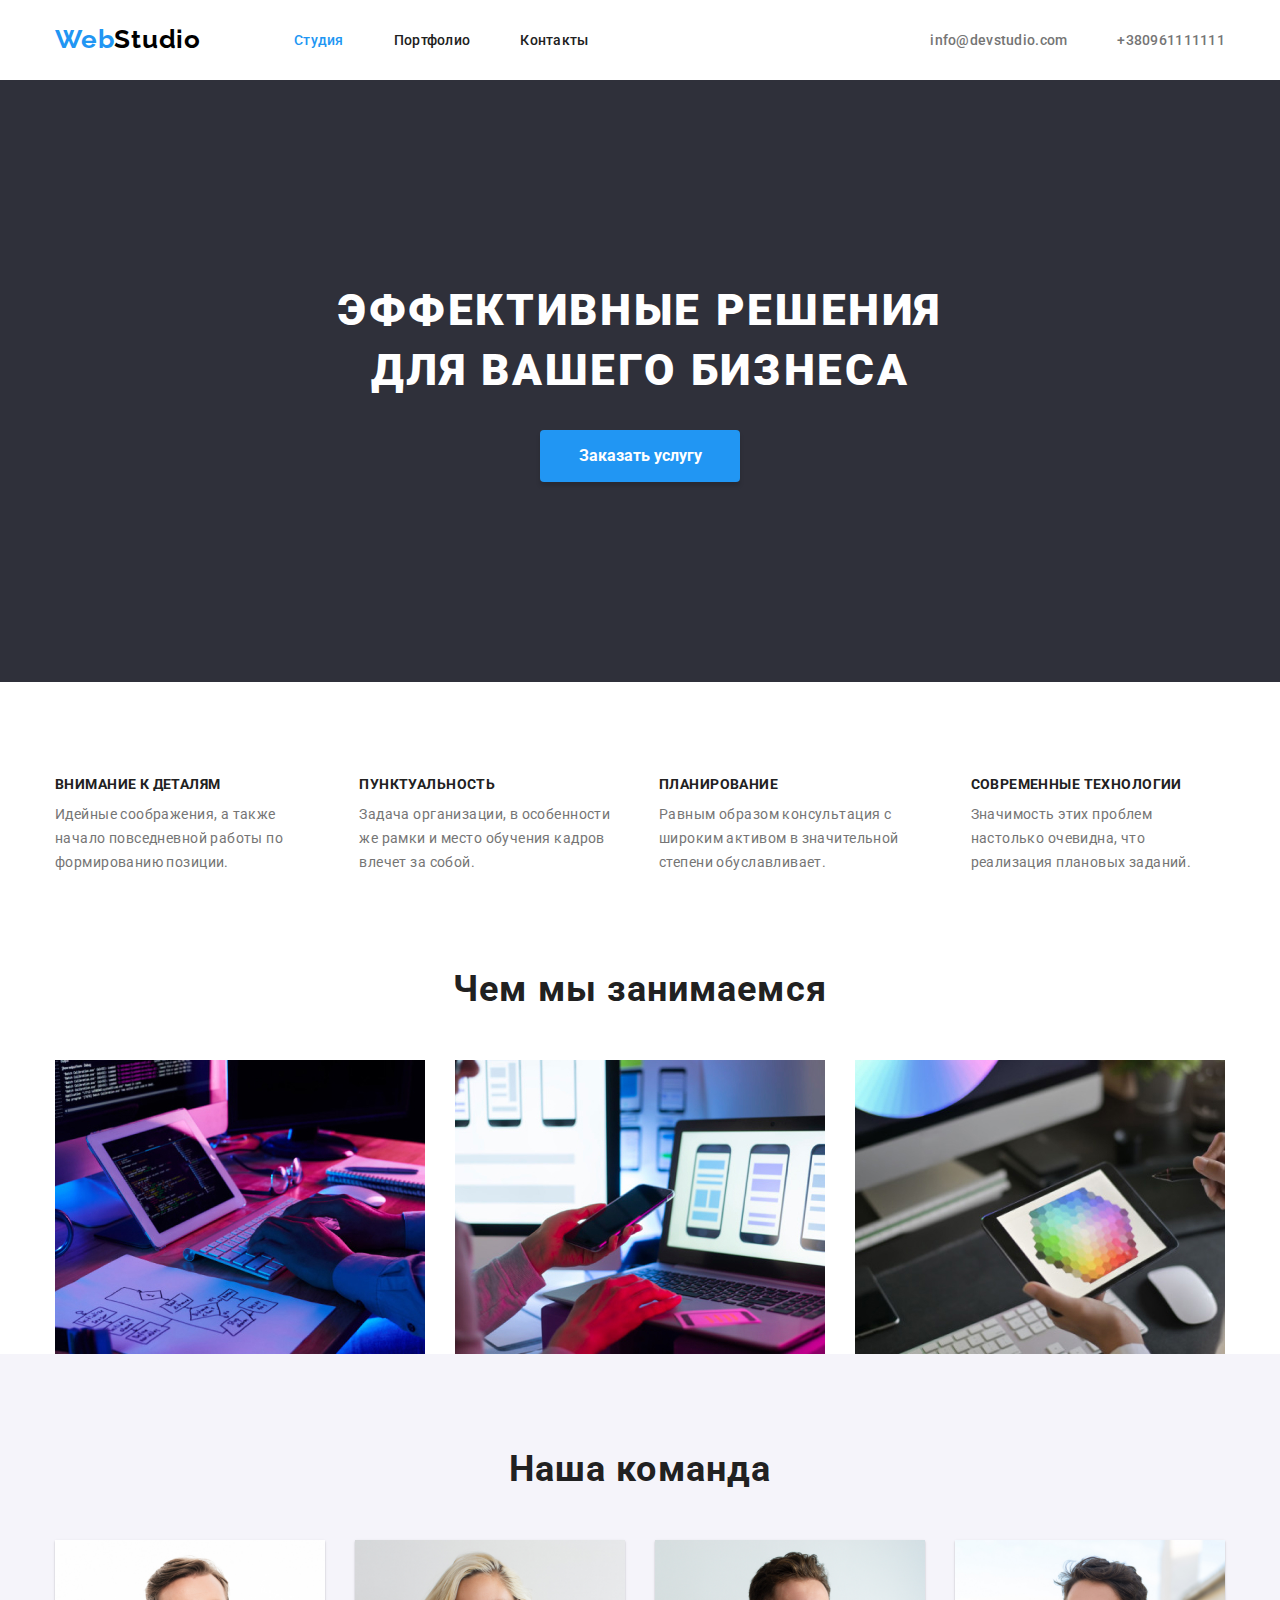
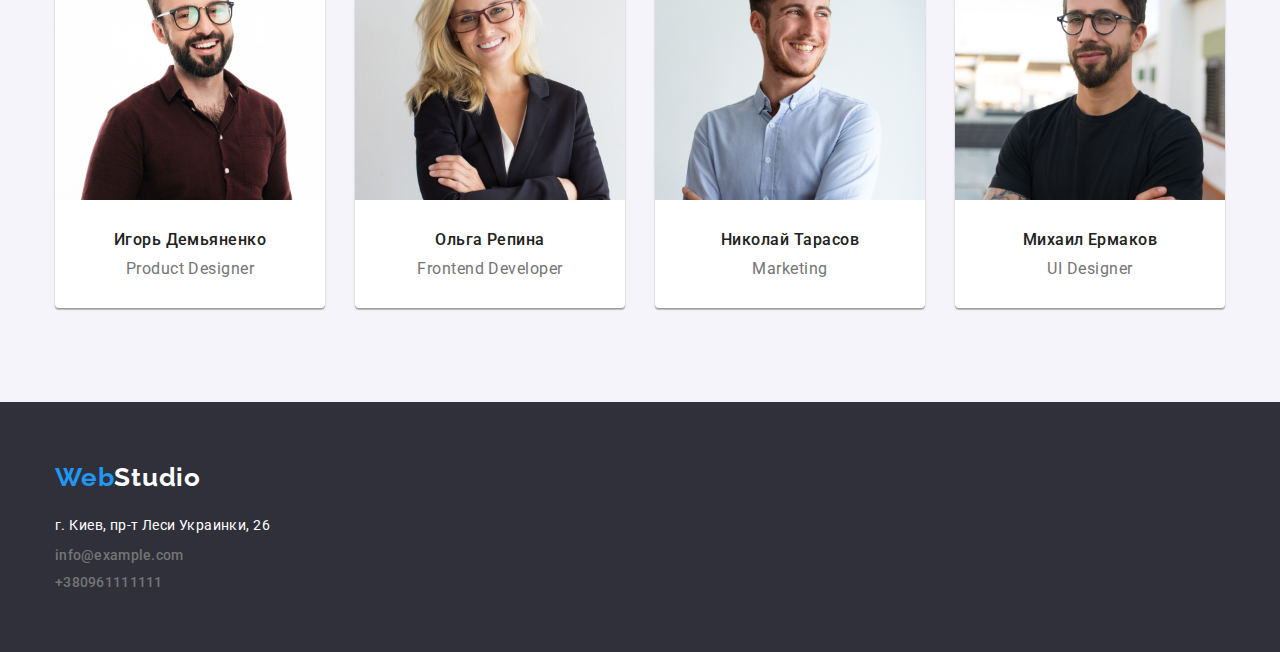
==== index.html @ cd27da0d "start" ====
<!DOCTYPE html>
<html lang="ru">
  <head>
    <meta charset="UTF-8" />
    <meta name="viewport" content="width=device-width, initial-scale=1.0" />
    <title>Web Studio</title>
    <link
      href="https://fonts.googleapis.com/css2?family=Raleway:wght@700&family=Roboto:wght@400;500;700;900&display=swap"
      rel="stylesheet"
    />
    <link
      rel="stylesheet"
      href="https://cdnjs.cloudflare.com/ajax/libs/modern-normalize/0.7.0/modern-normalize.min.css"
    />
    <link rel="stylesheet" href="./css/style.css" />
  </head>
  <body>
    <!--Верхняя линия-->
    <header>
      <div class="container">
        <div class="header-div">
          <nav class="header-nav">
            <a class="page-title hover-for-regular-links" href="./index.html">
              <span class="page-title-color">Web</span>Studio
            </a>
            <ul class="nav-elements-style">
              <li>
                <a class="link" href="/"
                  ><span class="studio-link-current-color">Студия</span></a
                >
              </li>
              <li>
                <a
                  class="hover-for-regular-links link"
                  href="./portfolio.html"
                  target="_blank"
                  >Портфолио</a
                >
              </li>
              <li>
                <a class="hover-for-regular-links link" href="">Контакты</a>
              </li>
            </ul>
          </nav>

          <ul class="header-address-list">
            <li class="item">
              <address>
                <a
                  class="hover-for-regular-links contacts-link-style link"
                  href="mailto:info@devstudio.com"
                  >info@devstudio.com</a
                >
              </address>
            </li>
            <li class="item">
              <address>
                <a
                  class="hover-for-regular-links contacts-link-style link"
                  href="tel:+380961111111"
                  >+380961111111</a
                >
              </address>
            </li>
          </ul>
        </div>
      </div>
    </header>

    <main>
      <!--hero section-->
      <section class="hero section">
        <div class="container">
          <h1 class="hero-tagline">
            Эффективные решения <br />
            для вашего бизнеса
          </h1>
          <button class="button-hero" type="button">
            Заказать услугу
          </button>
        </div>
      </section>

      <!-- Особенности  -->
      <section class="features section">
        <div class="container">
          <ul class="features-list">
            <li class="features-list-item">
              <!-- <img src="./images/logo-feature-1.svg" alt="cпутник" /> -->
              <h3 class="features-list-item-title">Внимание к деталям</h3>
              <p class="features-list-item-child">
                Идейные соображения, а также начало повседневной работы по
                формированию позиции.
              </p>
            </li>
            <li class="features-list-item">
              <!-- <img src="./images/logo-feature-2.svg" alt="часы" /> -->
              <h3 class="features-list-item-title">Пунктуальность</h3>
              <p class="features-list-item-child">
                Задача организации, в особенности же рамки и место обучения
                кадров влечет за собой.
              </p>
            </li>
            <li class="features-list-item">
              <!-- <img src="./images/logo-feature-3.svg" alt="график" /> -->
              <h3 class="features-list-item-title">Планирование</h3>
              <p class="features-list-item-child">
                Равным образом консультация с широким активом в значительной
                степени обуславливает.
              </p>
            </li>
            <li class="features-list-item">
              <!-- <img src="./images/logo-feature-4.svg" alt="космонавт" /> -->
              <h3 class="features-list-item-title">Современные технологии</h3>
              <p class="features-list-item-child">
                Значимость этих проблем настолько очевидна, что реализация
                плановых заданий.
              </p>
            </li>
          </ul>
        </div>
      </section>

      <!-- чем мы занимаемся -->
      <section class="section">
        <div class="container">
          <h2 class="about-work-title">Чем мы занимаемся</h2>
          <ul class="about-work-list">
            <li>
              <img
                src="./images/image-work-1.jpg"
                alt="десктопные приложения"
                width="370"
                height="294"
              />
            </li>
            <li>
              <img
                src="./images/image-work-2.jpg"
                alt="мобильные приложения"
                width="370"
                height="294"
              />
            </li>
            <li>
              <img
                src="./images/image-work-3.jpg"
                alt="дизайнерские решения"
                width="370"
                height="294"
              />
            </li>
          </ul>
        </div>
      </section>

      <!-- Наша команда -->
      <section class="team section">
        <div class="container">
          <h2 class="about-us-title">Наша команда</h2>
          <ul class="about-our-team-list">
            <li class="about-our-team-list-item">
              <img
                src="./images/member-1.jpg"
                alt="Игорь Демьяненко"
                width="270"
                height="260"
              />
              <h4>Игорь Демьяненко</h4>
              <p>Product Designer</p>
            </li>
            <li class="about-our-team-list-item">
              <img
                src="./images/member-2.jpg"
                alt="Ольга Репина"
                width="270"
                height="260"
              />
              <h4>Ольга Репина</h4>
              <p>Frontend Developer</p>
            </li>
            <li class="about-our-team-list-item">
              <img
                src="./images/member-3.jpg"
                alt="Николай Тарасов"
                width="270"
                height="260"
              />
              <h4>Николай Тарасов</h4>
              <p>Marketing</p>
            </li>
            <li class="about-our-team-list-item">
              <img
                src="./images/member-4.jpg"
                alt="Михаил Ермаков"
                width="270"
                height="260"
              />
              <h4>Михаил Ермаков</h4>
              <p>UI Designer</p>
            </li>
          </ul>
        </div>
      </section>
    </main>
    <!-- footer -->
    <footer>
      <div class="container">
        <div>
          <nav class="footer-nav">
            <a
              class="page-title-in-footer hover-for-regular-links"
              href="./index.html"
            >
              <span class="page-title-color">Web</span>Studio
            </a>
          </nav>
          <ul class="address-list">
            <li class="address-list-item">
              <address>
                <a
                  class="address-map hover-for-regular-links"
                  target="_blank"
                  href="https://goo.gl/maps/rDXgbdoQVFNTfPx67"
                  >г. Киев, пр-т Леси Украинки, 26
                </a>
              </address>
            </li>
            <li class="address-list-item">
              <address>
                <a
                  class="hover-for-regular-links contacts-link-style"
                  href="mailto:info@example.com"
                  >info@example.com</a
                >
              </address>
            </li>
            <li class="address-list-item">
              <address>
                <a
                  class="hover-for-regular-links contacts-link-style"
                  href="tel:+380961111111"
                  >+380961111111</a
                >
              </address>
            </li>
          </ul>
        </div>
      </div>
    </footer>
  </body>
</html>
---- css/style.css ----
/* при  окончательном оформлении
 проверить закоментированные значения */

html {
  box-sizing: border-box;
}

*,
*::before,
*::after {
  box-sizing: inherit;
}

body {
  font-family: roboto, sans-serif;
  color: #757575;
}

/* убирает маркеры в маркированном списке */
li {
  list-style: none;
}

ul,
p {
  margin: 0;
  padding: 0;
}

img {
  display: block;
}

a {
  text-decoration: none;
}

.page-title {
  font-family: Raleway, sans-serif;
  font-weight: bold;
  font-size: 26px;
  line-height: 31px;
  letter-spacing: 0.03em;
  color: #000000;
  padding-top: 24px;
  padding-bottom: 25px;
  margin-right: 93px;
}

.page-title-color {
  color: #2196f3;
}
.nav-elements-style {
  display: flex;
  font-weight: 500;
  font-size: 14px;
  line-height: 16px;
  letter-spacing: 0.02em;
  color: #212121;
}
.nav-elements-style li:not(:last-child) {
  margin-right: 50px;
}

.nav-elements-style .link {
  padding-top: 32px;
  padding-bottom: 32px;
  color: inherit;
}

.header-nav {
  display: flex;
  align-items: center;
}

.header-address-list .item + .item {
  margin-left: 50px;
}

.header-address-list .link {
  display: block;
  padding-top: 32px;
  padding-bottom: 32px;
}

.header-address-list {
  display: flex;
  margin-left: auto;
}

.studio-link-current-color {
  color: #2196f3;
}

.header-div {
  display: flex;
}

a:focus {
  color: #2196f3;
  outline-color: inherit;
}

.contacts-link-style {
  font-style: normal;
  font-weight: 500;
  font-size: 14px;
  line-height: 16px;
  letter-spacing: 0.02em;
  color: #757575;
}

.address-map {
  font-style: normal;
  font-weight: normal;
  font-size: 14px;
  line-height: 24px;
  letter-spacing: 0.03em;
  color: #ffffff;
}

.hover-for-regular-links:hover {
  color: #2196f3;
}

.portfolio-button-item:hover {
  background-color: #2196f3;
  color: #ffffff;
  box-shadow: 0px 3px 1px rgba(0, 0, 0, 0.1), 0px 1px 2px rgba(0, 0, 0, 0.08),
    0px 2px 2px rgba(0, 0, 0, 0.12);
}

/*  порядок вставки псевоклассов по спец
a:link { color: red; }
a:visited { color: grey; }
a:hover { color: blue; }
a:active { background-color: yellow; } */

.hero {
  text-align: center;
  padding-top: 200px;
  padding-bottom: 200px;
  background-color: #2f303a;
}

.hero-tagline {
  margin-top: 0;
  margin-bottom: 30px;
  /* margin-left: auto; */
  /* margin-right: auto; */
  font-weight: 900;
  font-size: 44px;
  line-height: 60px;
  letter-spacing: 0.06em;
  text-transform: uppercase;
  color: #fff;
  /* text-align: center; */
  /* width: 696px;
  height: 120px; */
}

.button-hero {
  display: inline-block;
  min-width: 200px;
  padding: 10px 32px;
  cursor: pointer;
  font-weight: bold;
  font-size: 16px;
  line-height: 30px;
  color: #ffffff;
  font-family: roboto, sans-serif;
  border: 1px solid transparent;
  text-align: center;

  background: #2196f3;
  box-shadow: 0px 4px 4px rgba(0, 0, 0, 0.15);
  border-radius: 4px;
}

.features-list-item-title {
  margin-top: 0;
  margin-bottom: 10px;
  font-weight: bold;
  font-size: 14px;
  line-height: 16px;
  letter-spacing: 0.03em;
  text-transform: uppercase;
  color: #212121;
}

.features-list-item-child {
  font-weight: normal;
  font-size: 14px;
  line-height: 24px;
  letter-spacing: 0.03em;
}

.about-work-title {
  margin-top: 0;
  margin-bottom: 50px;
  font-weight: bold;
  font-size: 36px;
  line-height: 42px;
  text-align: center;
  letter-spacing: 0.03em;
  color: #212121;
}

.about-us-title {
  font-weight: bold;
  font-size: 36px;
  line-height: 42px;
  text-align: center;
  letter-spacing: 0.03em;
  color: #212121;
  margin-top: 0px;
  margin-bottom: 50px;
}
.about-our-team-list li h4 {
  font-weight: 500;
  font-size: 16px;
  line-height: 19px;
  text-align: center;
  letter-spacing: 0.03em;
  color: #212121;
  margin-top: 0;
  margin-bottom: 10px;
}

.about-our-team-list li p {
  font-weight: normal;
  font-size: 16px;
  line-height: 19px;
  text-align: center;
  letter-spacing: 0.03em;
}

.about-our-team-list li img {
  margin-bottom: 30px;
}

.about-our-team-list {
  display: flex;
  justify-content: space-between;
}

.about-our-team-list-item {
  background: #ffffff;
  box-shadow: 0px 1px 3px rgba(0, 0, 0, 0.12), 0px 1px 1px rgba(0, 0, 0, 0.14),
    0px 2px 1px rgba(0, 0, 0, 0.2);
  border-radius: 0px 0px 4px 4px;
  padding-bottom: 30px;
}

.portfolio-link-current-color {
  color: #2196f3;
}

.portfolio-button-item {
  background-color: #f5f4fa;
  border-radius: 4px;
  padding: 6px 22px;
  border: 1px solid transparent;
  cursor: pointer;
  box-shadow: none;

  font-weight: 500;
  font-size: 16px;
  line-height: 24px;
  text-align: center;
  letter-spacing: 0.03em;
  color: #212121;
  font-family: roboto, sans-serif;
}

.portfolio-buttons-list {
  margin-bottom: 50px;
  display: flex;
  justify-content: center;
}

.portfolio-buttons-list li:not(:last-child) {
  margin-right: 8px;
}

.projects-list-item-title {
  font-weight: bold;
  font-size: 18px;
  line-height: 36px;
  letter-spacing: 0.06em;
  color: #212121;
  margin: 0 0 4px 0;
  padding-left: 24px;
  padding-right: 24px;
}

.projects-list-item p {
  font-weight: normal;
  font-size: 16px;
  line-height: 30px;
  letter-spacing: 0.03em;
  color: #757575;
  padding-left: 24px;
  padding-right: 24px;
}

.projects-list-item img {
  margin-bottom: 20px;
}

.projects-list-item {
  background-color: #fff;
  padding-bottom: 20px;
  border: 1px solid #eeeeee;
}

.projects-list {
  display: flex;
  flex-wrap: wrap;
  justify-content: space-between;
}

.projects-list-item:nth-child(-n + 6) {
  margin-bottom: 30px;
}

.container {
  width: 1200px;
  padding-left: 15px;
  padding-right: 15px;
  margin: 0 auto;
}

.features {
  padding-top: 94px;
  padding-bottom: 94px;
}

.team {
  background-color: #f5f4fa;
  padding-top: 94px;
  padding-bottom: 94px;
}

footer {
  background-color: #2f303a;
  padding-top: 60px;
  padding-bottom: 60px;
}

.page-title-in-footer {
  font-family: Raleway, sans-serif;
  font-weight: bold;
  font-size: 26px;
  line-height: 31px;
  letter-spacing: 0.03em;
  color: #fff;
}

.footer-nav {
  margin-bottom: 20px;
}

.address-list-item:not(:last-child) {
  margin-bottom: 9px;
}

.portfolio {
  padding: 94px 0 94px 0;
}

.features-list {
  display: flex;
}

.features-list-item:not(:last-child) {
  margin-right: 30px;
}

.about-work-list {
  display: flex;
  justify-content: space-between;
}
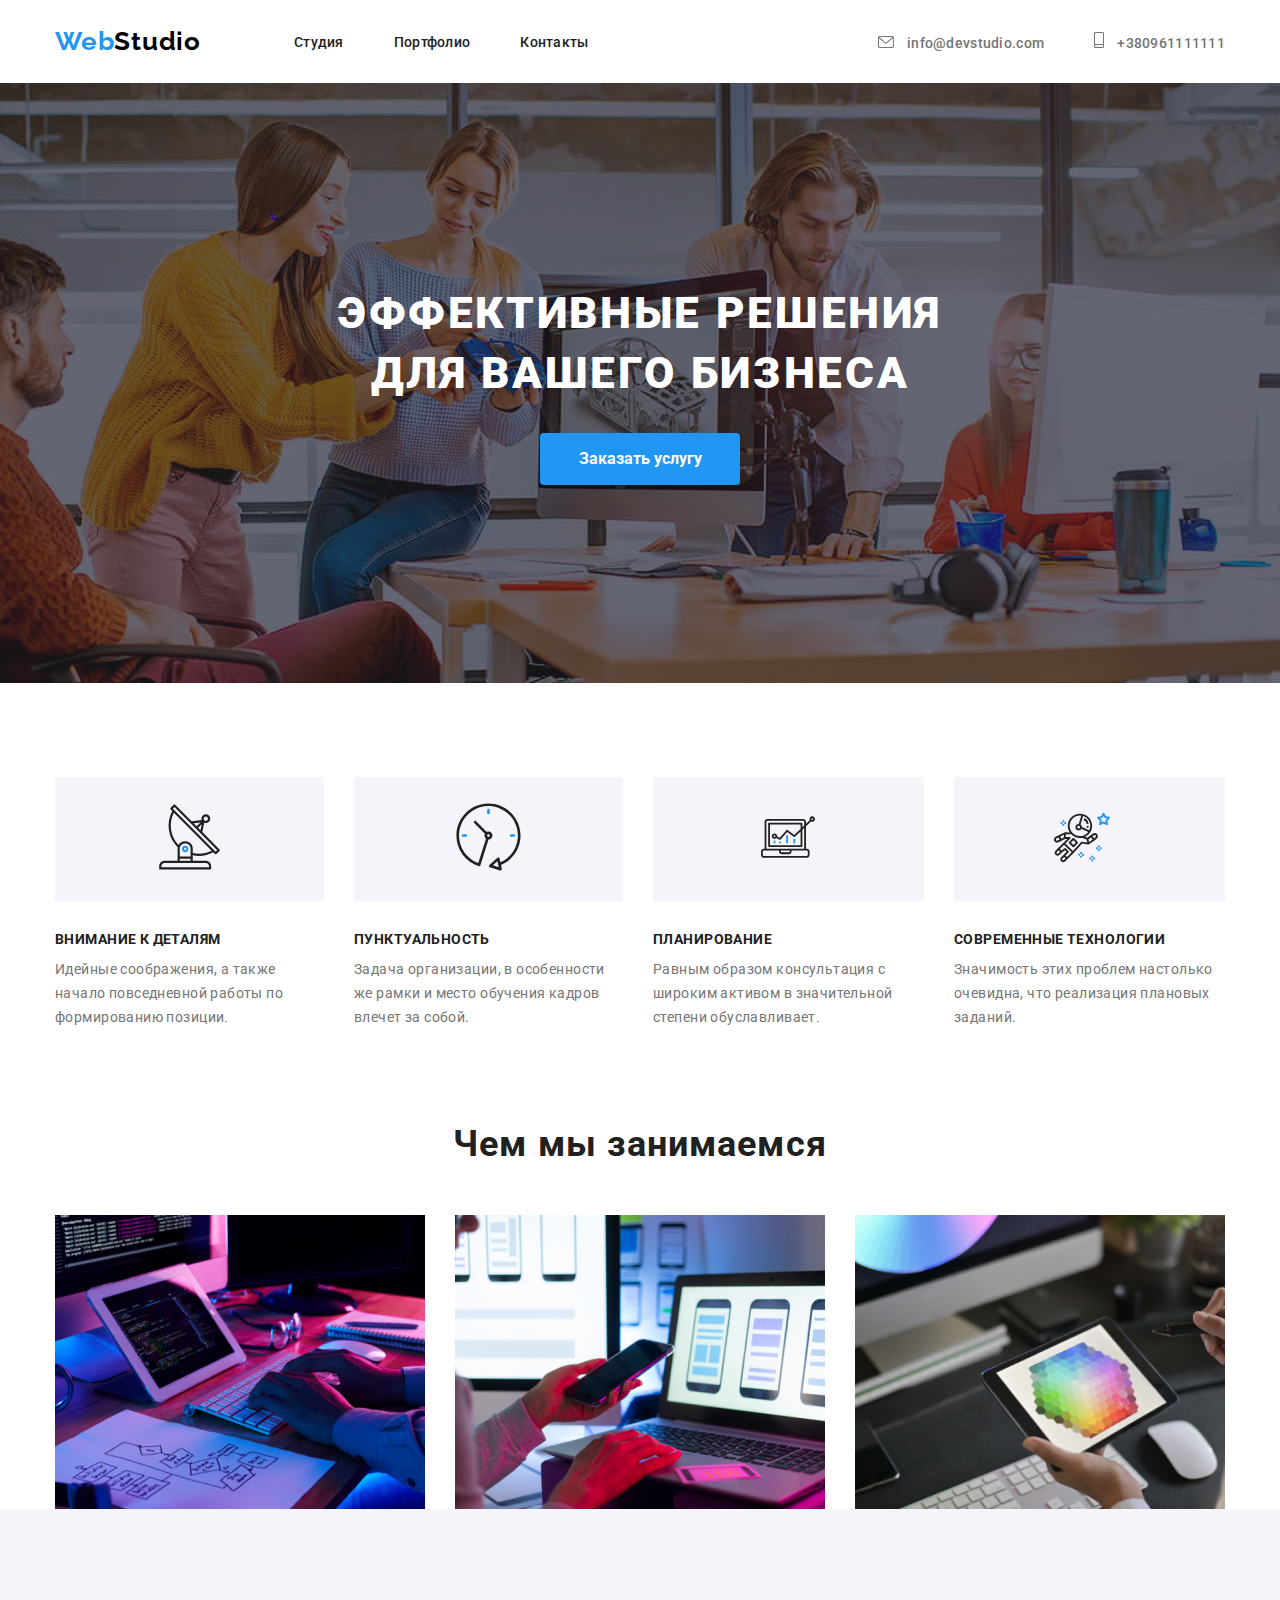
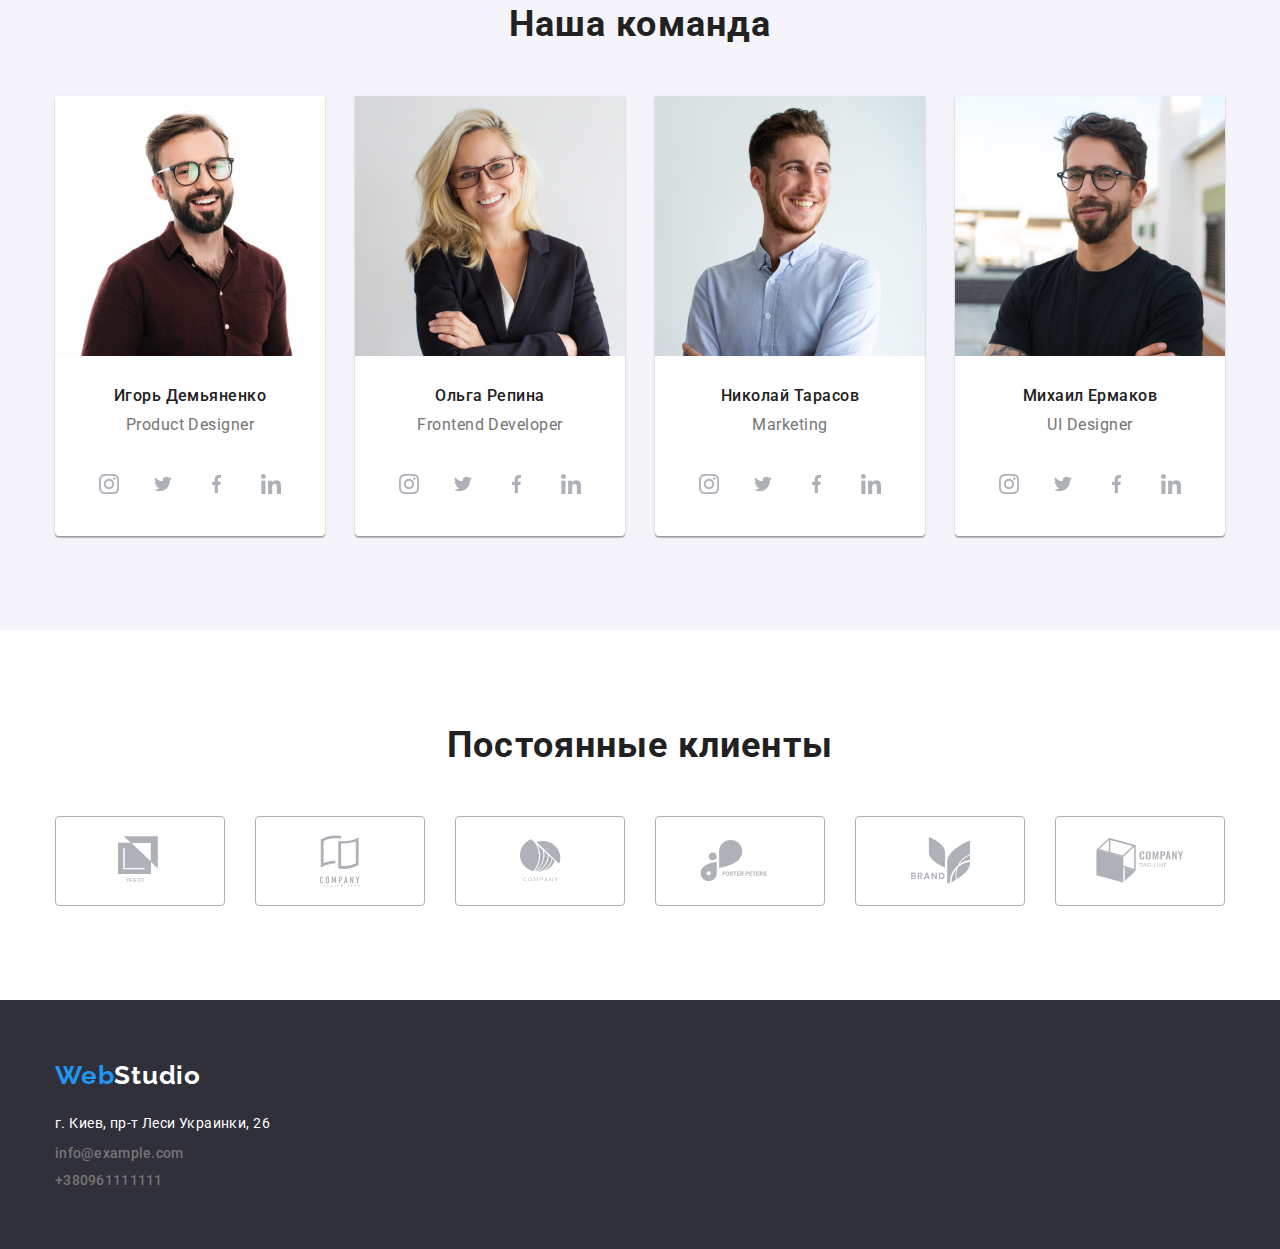
==== commit 967f5973: "1st commit" ====
--- a/index.html
+++ b/index.html
@@ -49,7 +49,10 @@
                 <a
                   class="hover-for-regular-links contacts-link-style link"
                   href="mailto:info@devstudio.com"
-                  >info@devstudio.com</a
+                  ><svg class="mail-svg" width="16px" height="12px">
+                    <use href="./images/sprite.svg#mail"></use>
+                  </svg>
+                  info@devstudio.com</a
                 >
               </address>
             </li>
@@ -58,7 +61,10 @@
                 <a
                   class="hover-for-regular-links contacts-link-style link"
                   href="tel:+380961111111"
-                  >+380961111111</a
+                  ><svg class="phone-svg" width="10px" height="16px">
+                    <use href="./images/sprite.svg#phone"></use>
+                  </svg>
+                  +380961111111</a
                 >
               </address>
             </li>
@@ -75,9 +81,7 @@
             Эффективные решения <br />
             для вашего бизнеса
           </h1>
-          <button class="button-hero" type="button">
-            Заказать услугу
-          </button>
+          <button class="button-hero" type="button">Заказать услугу</button>
         </div>
       </section>
 
@@ -86,7 +90,11 @@
         <div class="container">
           <ul class="features-list">
             <li class="features-list-item">
-              <!-- <img src="./images/logo-feature-1.svg" alt="cпутник" /> -->
+              <div class="features-icon antenna">
+                <svg width="65px" height="70px">
+                  <use href="./images/sprite.svg#icon-antenna"></use>
+                </svg>
+              </div>
               <h3 class="features-list-item-title">Внимание к деталям</h3>
               <p class="features-list-item-child">
                 Идейные соображения, а также начало повседневной работы по
@@ -94,7 +102,11 @@
               </p>
             </li>
             <li class="features-list-item">
-              <!-- <img src="./images/logo-feature-2.svg" alt="часы" /> -->
+              <div class="features-icon clock">
+                <svg width="67px" height="70px">
+                  <use href="./images/sprite.svg#icon-clock"></use>
+                </svg>
+              </div>
               <h3 class="features-list-item-title">Пунктуальность</h3>
               <p class="features-list-item-child">
                 Задача организации, в особенности же рамки и место обучения
@@ -102,7 +114,11 @@
               </p>
             </li>
             <li class="features-list-item">
-              <!-- <img src="./images/logo-feature-3.svg" alt="график" /> -->
+              <div class="features-icon diagram">
+                <svg width="70px" height="54px">
+                  <use href="./images/sprite.svg#icon-diagram"></use>
+                </svg>
+              </div>
               <h3 class="features-list-item-title">Планирование</h3>
               <p class="features-list-item-child">
                 Равным образом консультация с широким активом в значительной
@@ -110,7 +126,11 @@
               </p>
             </li>
             <li class="features-list-item">
-              <!-- <img src="./images/logo-feature-4.svg" alt="космонавт" /> -->
+              <div class="features-icon astronaut">
+                <svg width="56px" height="61px">
+                  <use href="./images/sprite.svg#icon-astronaut"></use>
+                </svg>
+              </div>
               <h3 class="features-list-item-title">Современные технологии</h3>
               <p class="features-list-item-child">
                 Значимость этих проблем настолько очевидна, что реализация
@@ -167,7 +187,37 @@
                 height="260"
               />
               <h4>Игорь Демьяненко</h4>
-              <p>Product Designer</p>
+              <p class="team-member-position">Product Designer</p>
+              <ul class="team-links-list">
+                <li>
+                  <a class="team-link" href="">
+                    <svg class="team-svg" width="20px" height="20px">
+                      <use href="./images/sprite.svg#icon-instagram"></use>
+                    </svg>
+                  </a>
+                </li>
+                <li>
+                  <a class="team-link" href=""
+                    ><svg class="team-svg" width="20px" height="16px">
+                      <use href="./images/sprite.svg#icon-twitter"></use>
+                    </svg>
+                  </a>
+                </li>
+                <li>
+                  <a class="team-link" href=""
+                    ><svg class="team-svg" width="10px" height="20px">
+                      <use href="./images/sprite.svg#icon-facebook"></use>
+                    </svg>
+                  </a>
+                </li>
+                <li>
+                  <a class="team-link" href=""
+                    ><svg class="team-svg" width="20px" height="20px">
+                      <use href="./images/sprite.svg#icon-linkedin"></use>
+                    </svg>
+                  </a>
+                </li>
+              </ul>
             </li>
             <li class="about-our-team-list-item">
               <img
@@ -177,7 +227,37 @@
                 height="260"
               />
               <h4>Ольга Репина</h4>
-              <p>Frontend Developer</p>
+              <p class="team-member-position">Frontend Developer</p>
+              <ul class="team-links-list">
+                <li>
+                  <a class="team-link" href="">
+                    <svg class="team-svg" width="20px" height="20px">
+                      <use href="./images/sprite.svg#icon-instagram"></use>
+                    </svg>
+                  </a>
+                </li>
+                <li>
+                  <a class="team-link" href=""
+                    ><svg class="team-svg" width="20px" height="16px">
+                      <use href="./images/sprite.svg#icon-twitter"></use>
+                    </svg>
+                  </a>
+                </li>
+                <li>
+                  <a class="team-link" href=""
+                    ><svg class="team-svg" width="10px" height="20px">
+                      <use href="./images/sprite.svg#icon-facebook"></use>
+                    </svg>
+                  </a>
+                </li>
+                <li>
+                  <a class="team-link" href=""
+                    ><svg class="team-svg" width="20px" height="20px">
+                      <use href="./images/sprite.svg#icon-linkedin"></use>
+                    </svg>
+                  </a>
+                </li>
+              </ul>
             </li>
             <li class="about-our-team-list-item">
               <img
@@ -187,7 +267,37 @@
                 height="260"
               />
               <h4>Николай Тарасов</h4>
-              <p>Marketing</p>
+              <p class="team-member-position">Marketing</p>
+              <ul class="team-links-list">
+                <li>
+                  <a class="team-link" href="">
+                    <svg class="team-svg" width="20px" height="20px">
+                      <use href="./images/sprite.svg#icon-instagram"></use>
+                    </svg>
+                  </a>
+                </li>
+                <li>
+                  <a class="team-link" href=""
+                    ><svg class="team-svg" width="20px" height="16px">
+                      <use href="./images/sprite.svg#icon-twitter"></use>
+                    </svg>
+                  </a>
+                </li>
+                <li>
+                  <a class="team-link" href=""
+                    ><svg class="team-svg" width="10px" height="20px">
+                      <use href="./images/sprite.svg#icon-facebook"></use>
+                    </svg>
+                  </a>
+                </li>
+                <li>
+                  <a class="team-link" href=""
+                    ><svg class="team-svg" width="20px" height="20px">
+                      <use href="./images/sprite.svg#icon-linkedin"></use>
+                    </svg>
+                  </a>
+                </li>
+              </ul>
             </li>
             <li class="about-our-team-list-item">
               <img
@@ -197,7 +307,87 @@
                 height="260"
               />
               <h4>Михаил Ермаков</h4>
-              <p>UI Designer</p>
+              <p class="team-member-position">UI Designer</p>
+              <ul class="team-links-list">
+                <li>
+                  <a class="team-link" href="">
+                    <svg class="team-svg" width="20px" height="20px">
+                      <use href="./images/sprite.svg#icon-instagram"></use>
+                    </svg>
+                  </a>
+                </li>
+                <li>
+                  <a class="team-link" href=""
+                    ><svg class="team-svg" width="20px" height="16px">
+                      <use href="./images/sprite.svg#icon-twitter"></use>
+                    </svg>
+                  </a>
+                </li>
+                <li>
+                  <a class="team-link" href=""
+                    ><svg class="team-svg" width="10px" height="20px">
+                      <use href="./images/sprite.svg#icon-facebook"></use>
+                    </svg>
+                  </a>
+                </li>
+                <li>
+                  <a class="team-link" href=""
+                    ><svg class="team-svg" width="20px" height="20px">
+                      <use href="./images/sprite.svg#icon-linkedin"></use>
+                    </svg>
+                  </a>
+                </li>
+              </ul>
+            </li>
+          </ul>
+        </div>
+      </section>
+      <!-- постоянные клиенты -->
+      <section class="clients section">
+        <div class="container">
+          <h2 class="about-us-title">Постоянные клиенты</h2>
+          <ul class="clients-list">
+            <li>
+              <a class="clients-link" href="">
+                <svg class="clients-svg" width="44px" height="49px">
+                  <use href="./images/sprite.svg#icon-logo-1"></use>
+                </svg>
+              </a>
+            </li>
+            <li>
+              <a class="clients-link" href="">
+                <svg class="clients-svg" width="40px" height="52px">
+                  <use href="./images/sprite.svg#icon-logo-2"></use>
+                </svg>
+              </a>
+            </li>
+            <li>
+              <a class="clients-link" href="">
+                <svg class="clients-svg" width="41px" height="43px">
+                  <use href="./images/sprite.svg#icon-logo-3"></use>
+                </svg>
+              </a>
+            </li>
+            <li>
+              <a class="clients-link" href="">
+                <svg class="clients-svg" width="80px" height="42px">
+                  <use href="./images/sprite.svg#icon-logo-4"></use>
+                </svg>
+              </a>
+            </li>
+            <li>
+              <a class="clients-link" href="">
+                <svg class="clients-svg" width="59px" height="47px">
+                  <use href="./images/sprite.svg#icon-logo-5"></use>
+                </svg>
+              </a>
+            </li>
+            <li>
+              <a class="clients-link" href="">
+                <svg class="clients-svg" width="88px" height="45px">
+                  <use href="./images/sprite.svg#icon-logo-6"></use>
+                </svg>
+              </a>
             </li>
           </ul>
         </div>
--- a/css/style.css
+++ b/css/style.css
@@ -86,9 +86,51 @@
 .header-address-list {
   display: flex;
   margin-left: auto;
-}
-
-.studio-link-current-color {
+  align-items: baseline;
+}
+
+.mail-svg,
+.phone-svg {
+  margin-right: 10px;
+  fill: currentColor;
+}
+
+.team-svg {
+  fill: #afb1b8;
+}
+
+.team-member-position {
+  margin-bottom: 28px;
+}
+
+.team-links-list {
+  display: flex;
+  justify-content: center;
+}
+
+.team-link {
+  width: 44px;
+  height: 44px;
+  display: flex;
+  flex-flow: row;
+  justify-content: center;
+  align-items: center;
+  border-radius: 50%;
+}
+
+.team-link:hover {
+  background-color: #2196f3;
+}
+
+.team-link:hover .team-svg {
+  fill: #fff;
+}
+
+.team-links-list li:not(:last-child) {
+  margin-right: 10px;
+}
+
+. .studio-link-current-color {
   color: #2196f3;
 }
 
@@ -98,7 +140,7 @@
 
 a:focus {
   color: #2196f3;
-  outline-color: inherit;
+  outline-color: #2196f3;
 }
 
 .contacts-link-style {
@@ -140,7 +182,17 @@
   text-align: center;
   padding-top: 200px;
   padding-bottom: 200px;
-  background-color: #2f303a;
+  background-color: #c4c4c4;
+  max-width: 1600px;
+  height: 600px;
+  background-image: linear-gradient(
+      rgba(47, 48, 58, 0.4),
+      rgba(47, 48, 58, 0.4)
+    ),
+    url(../images/hero-img.jpg);
+  background-size: cover;
+  background-repeat: no-repeat;
+  background-position: center;
 }
 
 .hero-tagline {
@@ -195,6 +247,27 @@
   letter-spacing: 0.03em;
 }
 
+.features-icon {
+  background-color: #f5f4fa;
+  margin-bottom: 30px;
+}
+
+.antenna {
+  padding: 25px 102px;
+}
+
+.clock {
+  padding: 25px 101px;
+}
+
+.diagram {
+  padding: 33px 100px;
+}
+
+.astronaut {
+  padding: 30px 115px 29px 100px;
+}
+
 .about-work-title {
   margin-top: 0;
   margin-bottom: 50px;
@@ -209,7 +282,7 @@
 .about-us-title {
   font-weight: bold;
   font-size: 36px;
-  line-height: 42px;
+  line-height: 1.17;
   text-align: center;
   letter-spacing: 0.03em;
   color: #212121;
@@ -325,6 +398,7 @@
 }
 
 .container {
+  /* outline: 1px solid red; */
   width: 1200px;
   padding-left: 15px;
   padding-right: 15px;
@@ -342,6 +416,38 @@
   padding-bottom: 94px;
 }
 
+.clients {
+  padding-top: 94px;
+  padding-bottom: 94px;
+}
+.clients-list {
+  display: flex;
+  justify-content: space-between;
+}
+
+.clients-link {
+  border: 1px solid #afb1b8;
+  border-radius: 4px;
+  width: 170px;
+  height: 90px;
+  display: flex;
+  flex-flow: row;
+  justify-content: center;
+  align-items: center;
+}
+
+.clients-link:hover {
+  border: 1px solid #2196f3;
+}
+
+.clients-link:hover .clients-svg {
+  fill: #2196f3;
+}
+
+.clients-svg {
+  fill: #afb1b8;
+}
+
 footer {
   background-color: #2f303a;
   padding-top: 60px;
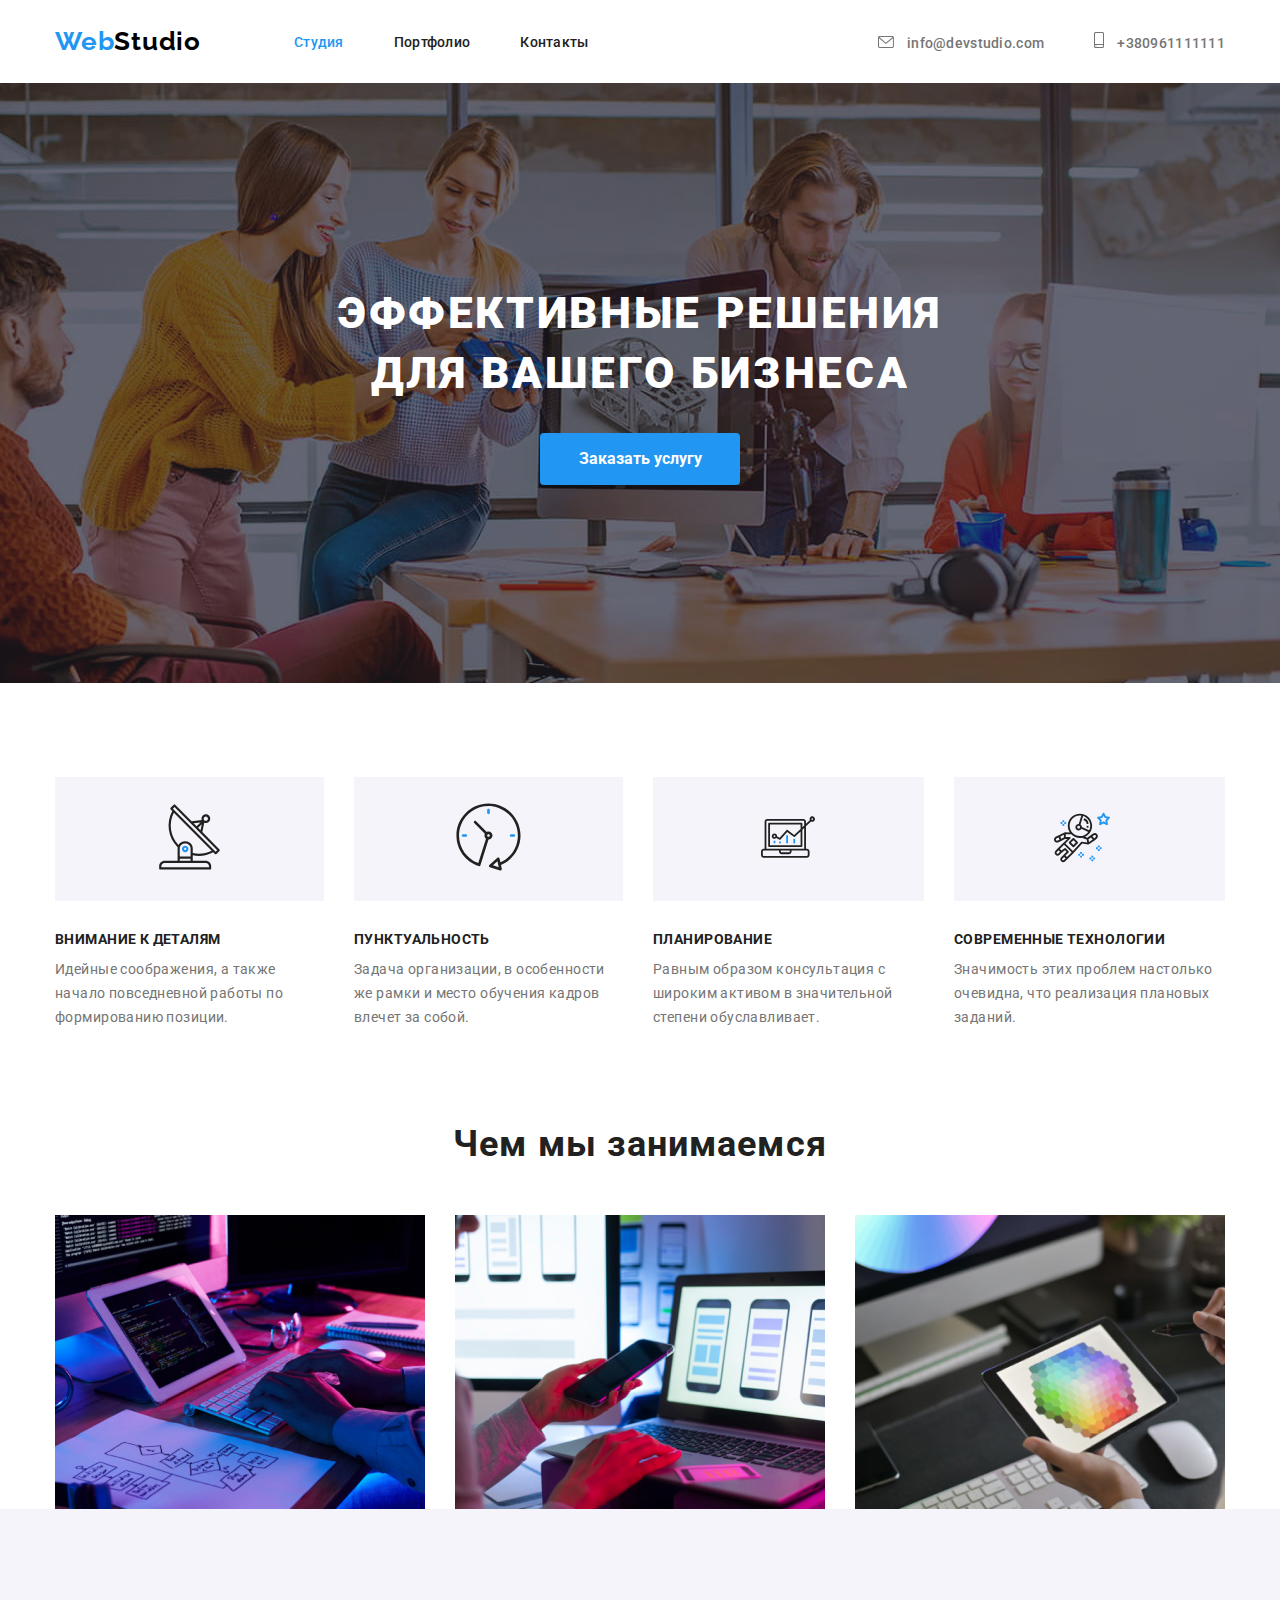
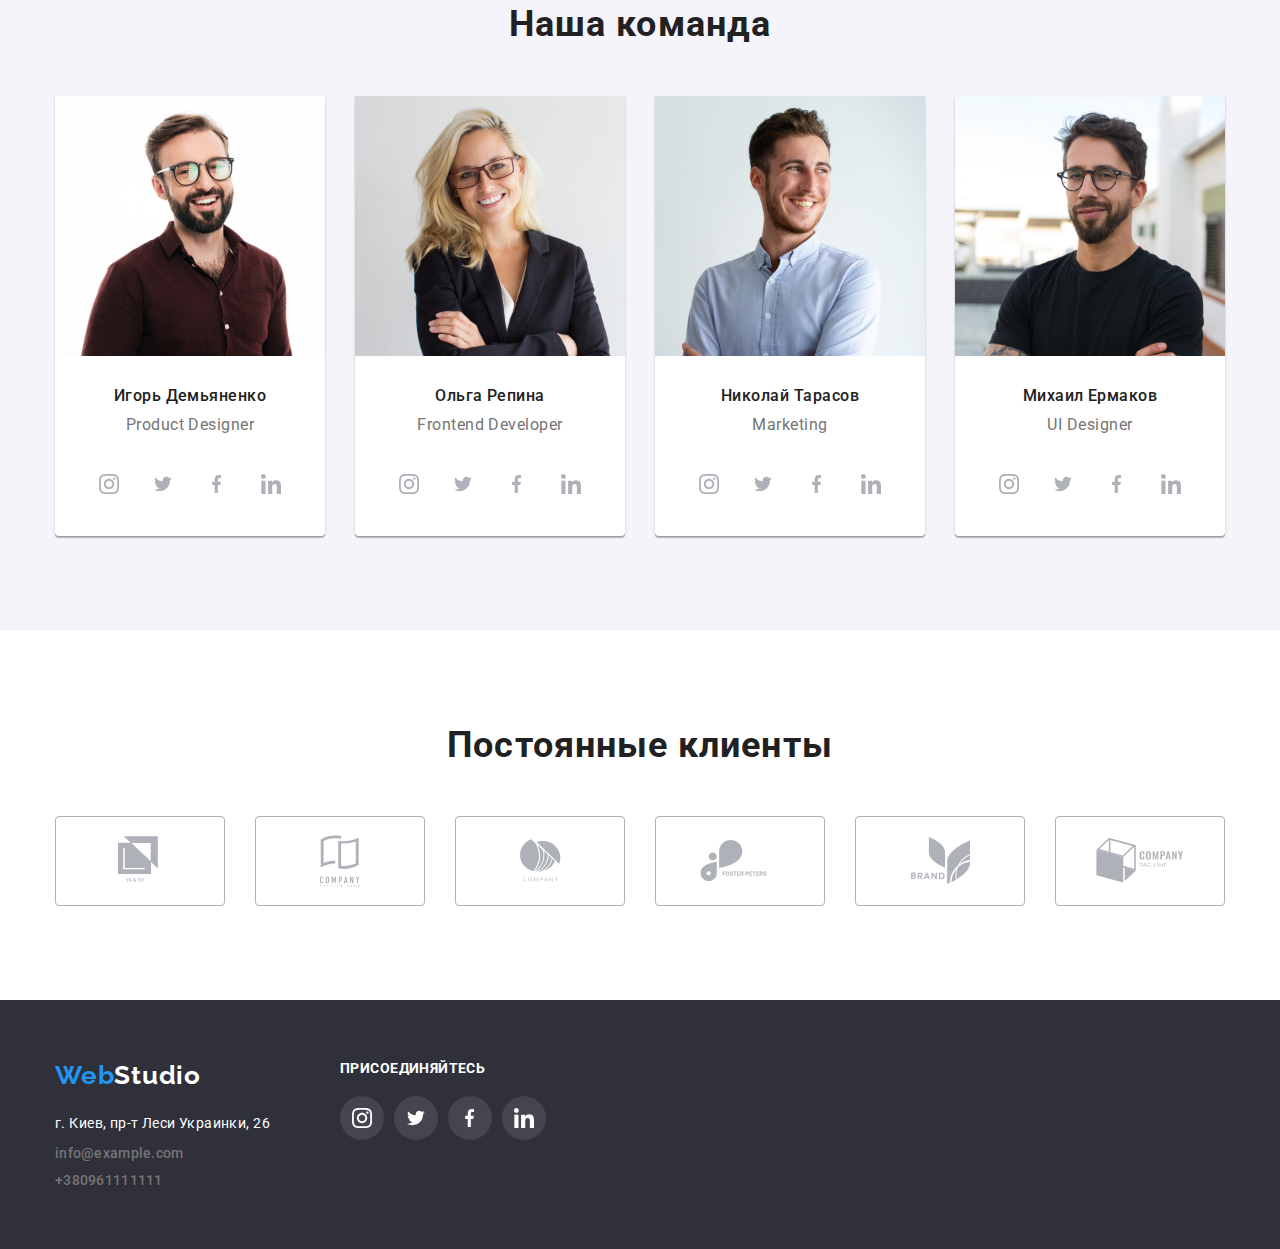
==== commit 04a0b6d9: "2nd commit" ====
--- a/index.html
+++ b/index.html
@@ -26,7 +26,7 @@
             <ul class="nav-elements-style">
               <li>
                 <a class="link" href="/"
-                  ><span class="studio-link-current-color">Студия</span></a
+                  ><span class="current-color">Студия</span></a
                 >
               </li>
               <li>
@@ -395,8 +395,8 @@
     </main>
     <!-- footer -->
     <footer>
-      <div class="container">
-        <div>
+      <div class="container footer-container">
+        <div class="footer-container-1">
           <nav class="footer-nav">
             <a
               class="page-title-in-footer hover-for-regular-links"
@@ -436,6 +436,39 @@
             </li>
           </ul>
         </div>
+        <div>
+          <h3 class="footer-links-title">присоединяйтесь</h3>
+          <ul class="team-links-list">
+            <li>
+              <a class="team-link footer-link" href="">
+                <svg class="footer-svg" width="20px" height="20px">
+                  <use href="./images/sprite.svg#icon-instagram"></use>
+                </svg>
+              </a>
+            </li>
+            <li>
+              <a class="team-link footer-link" href=""
+                ><svg class="footer-svg" width="20px" height="16px">
+                  <use href="./images/sprite.svg#icon-twitter"></use>
+                </svg>
+              </a>
+            </li>
+            <li>
+              <a class="team-link footer-link" href=""
+                ><svg class="footer-svg" width="10px" height="20px">
+                  <use href="./images/sprite.svg#icon-facebook"></use>
+                </svg>
+              </a>
+            </li>
+            <li>
+              <a class="team-link footer-link" href=""
+                ><svg class="footer-svg" width="20px" height="20px">
+                  <use href="./images/sprite.svg#icon-linkedin"></use>
+                </svg>
+              </a>
+            </li>
+          </ul>
+        </div>
       </div>
     </footer>
   </body>
--- a/css/style.css
+++ b/css/style.css
@@ -68,6 +68,10 @@
   color: inherit;
 }
 
+.current-color {
+  color: #2196f3;
+}
+
 .header-nav {
   display: flex;
   align-items: center;
@@ -128,10 +132,6 @@
 
 .team-links-list li:not(:last-child) {
   margin-right: 10px;
-}
-
-. .studio-link-current-color {
-  color: #2196f3;
 }
 
 .header-div {
@@ -183,7 +183,7 @@
   padding-top: 200px;
   padding-bottom: 200px;
   background-color: #c4c4c4;
-  max-width: 1600px;
+  /* max-width: 1600px; */
   height: 600px;
   background-image: linear-gradient(
       rgba(47, 48, 58, 0.4),
@@ -487,3 +487,32 @@
   display: flex;
   justify-content: space-between;
 }
+
+.footer-links-title {
+  font-family: Roboto;
+  font-weight: bold;
+  font-size: 14px;
+  line-height: 16px;
+  letter-spacing: 0.03em;
+  text-transform: uppercase;
+  color: #ffffff;
+  margin-top: 0;
+  margin-bottom: 20px;
+  /* padding-left: 13px; */
+}
+
+.footer-svg {
+  fill: #fff;
+}
+
+.footer-link {
+  background-color: rgba(255, 255, 255, 0.1);
+}
+
+.footer-container {
+  display: flex;
+}
+
+.footer-container-1 {
+  margin-right: 70px;
+}
